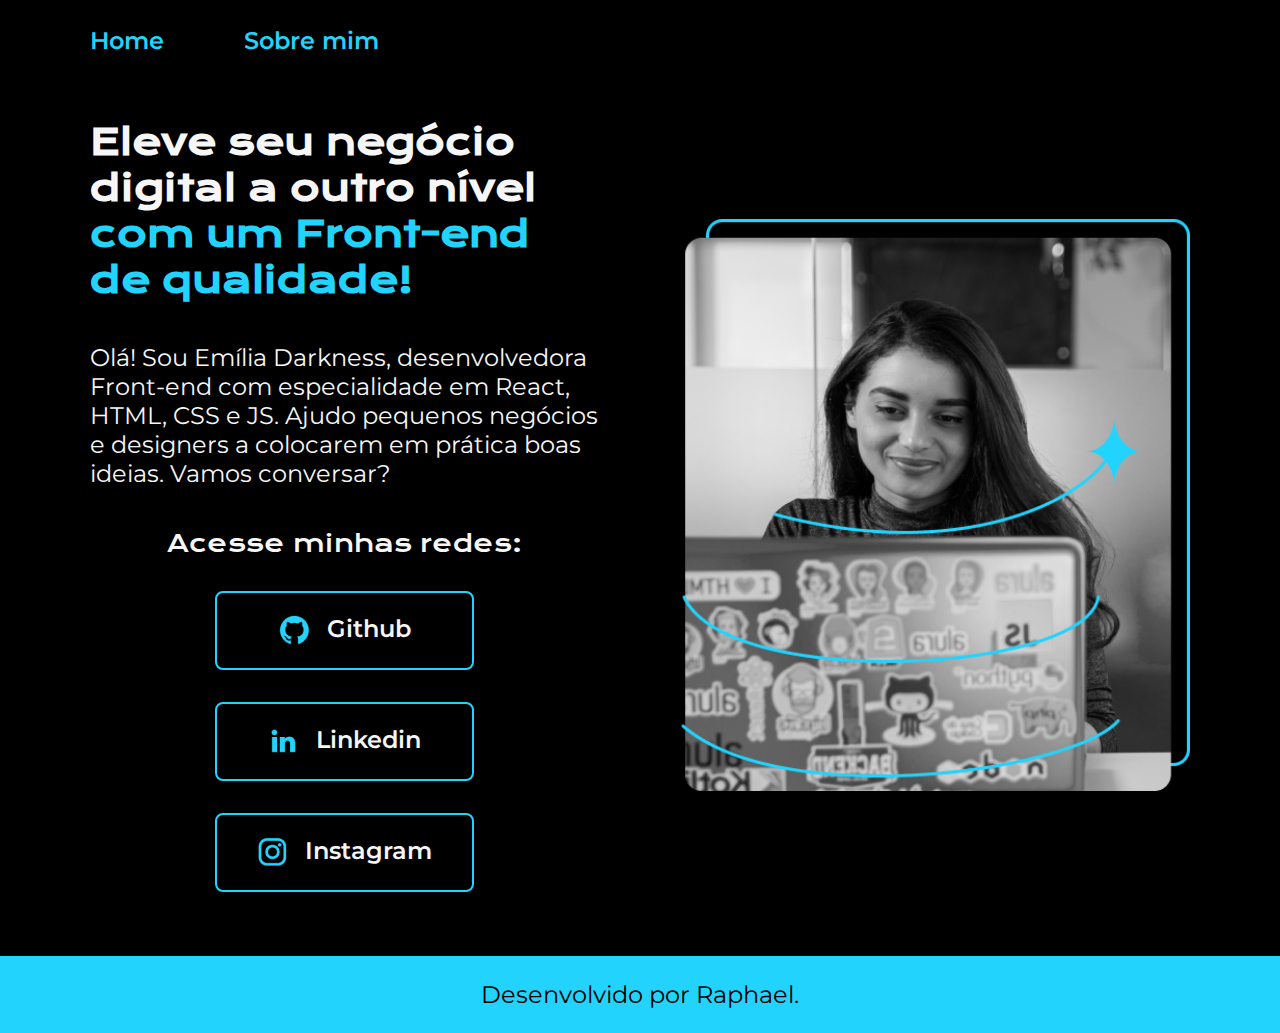
==== index.html @ 779e9756 "Upload do projeto" ====
<!DOCTYPE html>
<html lang="pt-br">

<head>
    <meta charset="UTF-8">
    <meta name="viewport" content="width=device-width, initial-scale=1.0">
    <title>Portfólio</title>

    <link rel="stylesheet" href="./styles/style.css">

</head>

<body>

    <header class="cabecalho">
        <nav class="cabecalho__menu">
            <a class="cabecalho__menu__link" href="index.html">Home</a>
            <a class="cabecalho__menu__link" href="about.html">Sobre mim</a>
        </nav>
    </header>

    <main class="apresentacao">
        <section class="apresentacao__conteudo">
            <h1 class="apresentacao__conteudo__titulo">Eleve seu negócio digital a outro nível <strong
                    class="titulo-destaque">com um Front-end de
                    qualidade!</strong></h1>
            <p class="apresentacao__conteudo__texto">Olá! Sou Emília Darkness, desenvolvedora Front-end com
                especialidade em React, HTML, CSS e JS. Ajudo
                pequenos negócios e designers a colocarem em prática boas ideias. Vamos conversar?</p>
            <div class="apresentacao__links">
                <h2 class="apresentacao__links__subtitulo">Acesse minhas redes:</h2>

                <a class="apresentacao__links_navegacao" href="https://github.com/RaphaelMBarboza">
                    <img src="./assets/images/github.png" alt="Ícone do Github">
                    Github
                </a>

                <a class="apresentacao__links_navegacao" href="https://www.linkedin.com/in/raphael-m-barboza">
                    <img src="./assets/images/linkedin.png" alt="Ícone do Linkedin">
                    Linkedin
                </a>

                <a class="apresentacao__links_navegacao" href="https://www.instagram.com/_raphabarboza">
                    <img src="./assets/images/instagram.png" alt="Ícone do Instagram">
                    Instagram
                </a>

            </div>
        </section>
        <img class="apresentacao__imagem" src="./assets/images/pessoa.png" alt="Foto da Emília Darkness">
    </main>

    <footer class="rodape">
        <p>Desenvolvido por Raphael.</p>
    </footer>

</body>

</html>
---- styles/style.css ----
@import url('https://fonts.googleapis.com/css2?family=Krona+One&family=Montserrat&display=swap');
@import url('https://fonts.googleapis.com/css2?family=Montserrat:wght@600&display=swap');

:root {
    --cor-primaria: #000000;
    --cor-secundaria: #f6f6f6;
    --cor-terciaria: #22d4fd;
    --cor-hover: #272727;

    --fonte-primaria: "Krona One", sans-serif;
    --fonte-secundaria: "Montserrat", sans-serif;
}

* {
    margin: 0;
    padding: 0;
}

body {
    /* height: 100vh; */
    box-sizing: border-box;
    background-color: var(--cor-primaria);
    color: var(--cor-secundaria);
}

.cabecalho {
    padding: 2% 0% 0% 7%;
    /* cima | direita | baixo | esquerda */
}

.cabecalho__menu {
    display: flex;
    gap: 80px;
}

.cabecalho__menu__link {
    font-family: var(--fonte-secundaria);
    font-size: 1.5rem;
    font-weight: 600;
    color: var(--cor-terciaria);
    text-decoration: none;
}

.apresentacao {
    /* margin: 10% 7%; */
    padding: 5% 7%;
    display: flex;
    align-items: center;
    justify-content: space-between;
    gap: 82px;
}

.apresentacao__conteudo {
    width: 50%;
    display: flex;
    flex-direction: column;
    gap: 40px;
}

.apresentacao__conteudo__titulo {
    font-size: 2.25rem;
    font-family: var(--fonte-primaria);
}

.titulo-destaque {
    color: var(--cor-terciaria);
}

/* .titulo-destaque:hover{
    color: #6ae1fc;
} */

.apresentacao__conteudo__texto {
    font-size: 1.5rem;
    font-family: var(--fonte-secundaria);
}

.apresentacao__links {
    display: flex;
    flex-direction: column;
    justify-content: space-between;
    align-items: center;
    gap: 32px;
}

.apresentacao__links__subtitulo {
    font-family: var(--fonte-primaria);
    font-weight: 400;
    font-size: 1.5rem;
}

.apresentacao__links_navegacao {
    /* background-color: #22D4FD; */
    display: flex;
    justify-content: center;
    gap: 16px;
    border: 2px solid var(--cor-terciaria);
    width: 50%;
    text-align: center;
    border-radius: 8px;
    font-size: 1.5rem;
    font-weight: 600;
    padding: 21.5px 0;
    text-decoration: none;
    color:var(--cor-secundaria);
    font-family: var(--fonte-secundaria);
}

.apresentacao__links_link:hover {
    background-color: var(--cor-hover);
    /* padding: 3%; */
}

.apresentacao__imagem {
    width: 50%;
}

.rodape {
    padding: 24px;
    color: var(--cor-primaria);
    background-color: var(--cor-terciaria);
    text-align: center;
    font-family: var(--fonte-secundaria);
    font-size: 1.5rem;
    font-weight: 400;
}

@media (max-width: 1200px) {

    .cabecalho {
        padding: 10%;
    }

    .cabecalho__menu {
        justify-content: center;
    }

    .apresentacao {
        flex-direction: column-reverse;
        padding: 5%;
    }

    .apresentacao__conteudo {
        width: auto;
    }
}
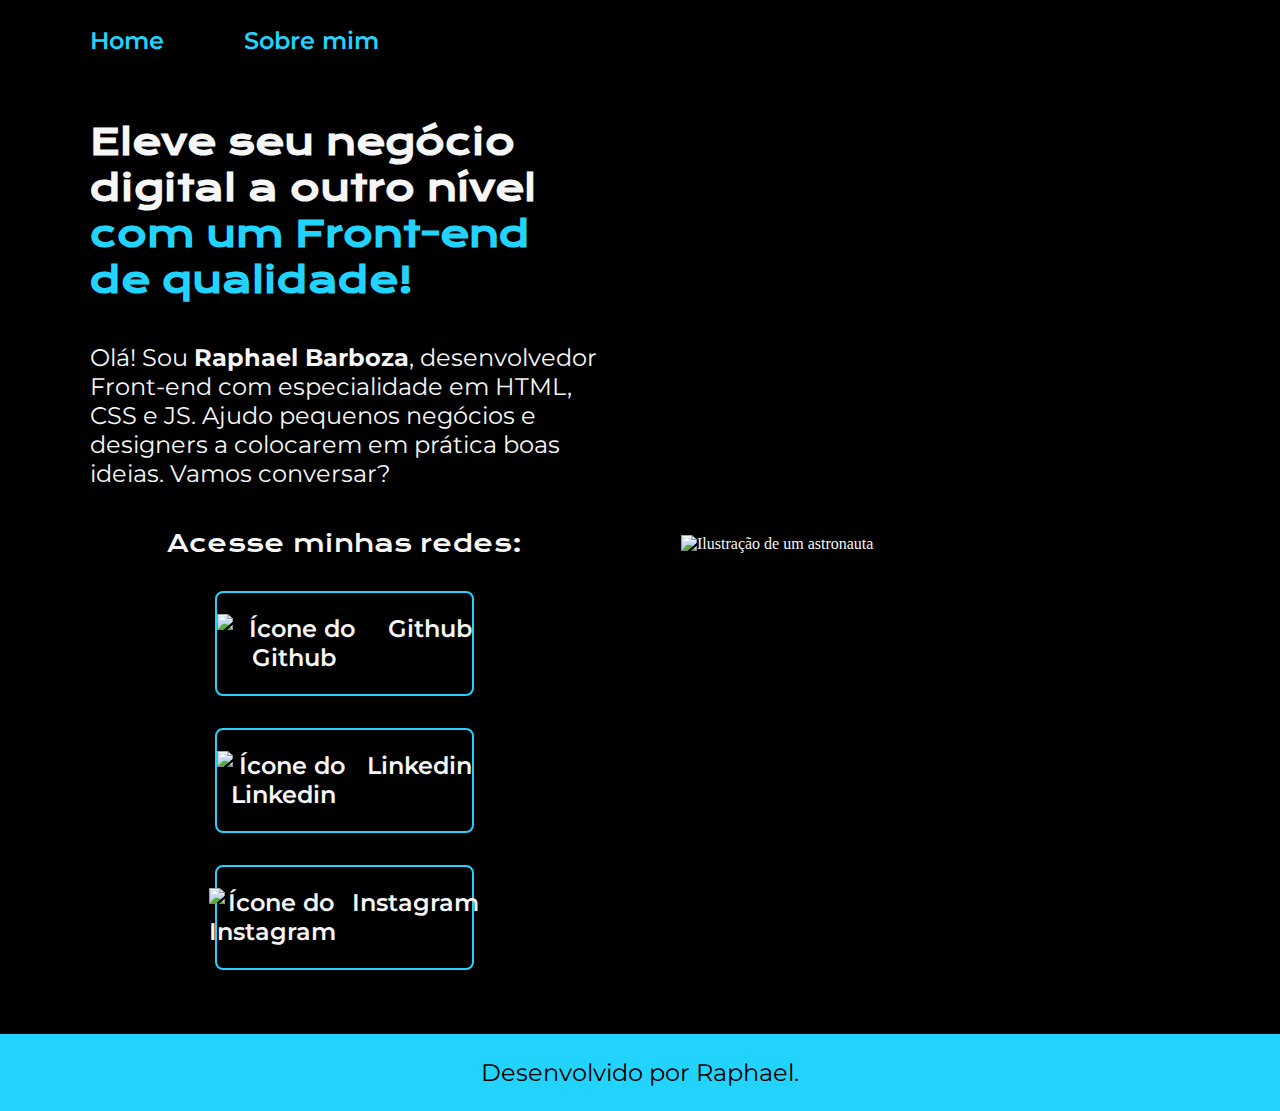
==== commit 93611cad: "Atualização index.html" ====
--- a/index.html
+++ b/index.html
@@ -24,30 +24,30 @@
             <h1 class="apresentacao__conteudo__titulo">Eleve seu negócio digital a outro nível <strong
                     class="titulo-destaque">com um Front-end de
                     qualidade!</strong></h1>
-            <p class="apresentacao__conteudo__texto">Olá! Sou Emília Darkness, desenvolvedora Front-end com
-                especialidade em React, HTML, CSS e JS. Ajudo
+            <p class="apresentacao__conteudo__texto">Olá! Sou <strong>Raphael Barboza</strong>, desenvolvedor Front-end com
+                especialidade em HTML, CSS e JS. Ajudo
                 pequenos negócios e designers a colocarem em prática boas ideias. Vamos conversar?</p>
             <div class="apresentacao__links">
                 <h2 class="apresentacao__links__subtitulo">Acesse minhas redes:</h2>
 
                 <a class="apresentacao__links_navegacao" href="https://github.com/RaphaelMBarboza">
-                    <img src="./assets/images/github.png" alt="Ícone do Github">
+                    <img src="./assets/images/github-orange.png" alt="Ícone do Github">
                     Github
                 </a>
 
                 <a class="apresentacao__links_navegacao" href="https://www.linkedin.com/in/raphael-m-barboza">
-                    <img src="./assets/images/linkedin.png" alt="Ícone do Linkedin">
+                    <img src="./assets/images/linkedin-orange.png" alt="Ícone do Linkedin">
                     Linkedin
                 </a>
 
                 <a class="apresentacao__links_navegacao" href="https://www.instagram.com/_raphabarboza">
-                    <img src="./assets/images/instagram.png" alt="Ícone do Instagram">
+                    <img src="./assets/images/instagram-orange.png" alt="Ícone do Instagram">
                     Instagram
                 </a>
 
             </div>
         </section>
-        <img class="apresentacao__imagem" src="./assets/images/pessoa.png" alt="Foto da Emília Darkness">
+        <img class="apresentacao__imagem" src="./assets/images/astro.png" alt="Ilustração de um astronauta">
     </main>
 
     <footer class="rodape">
@@ -56,4 +56,4 @@
 
 </body>
 
-</html>+</html>
